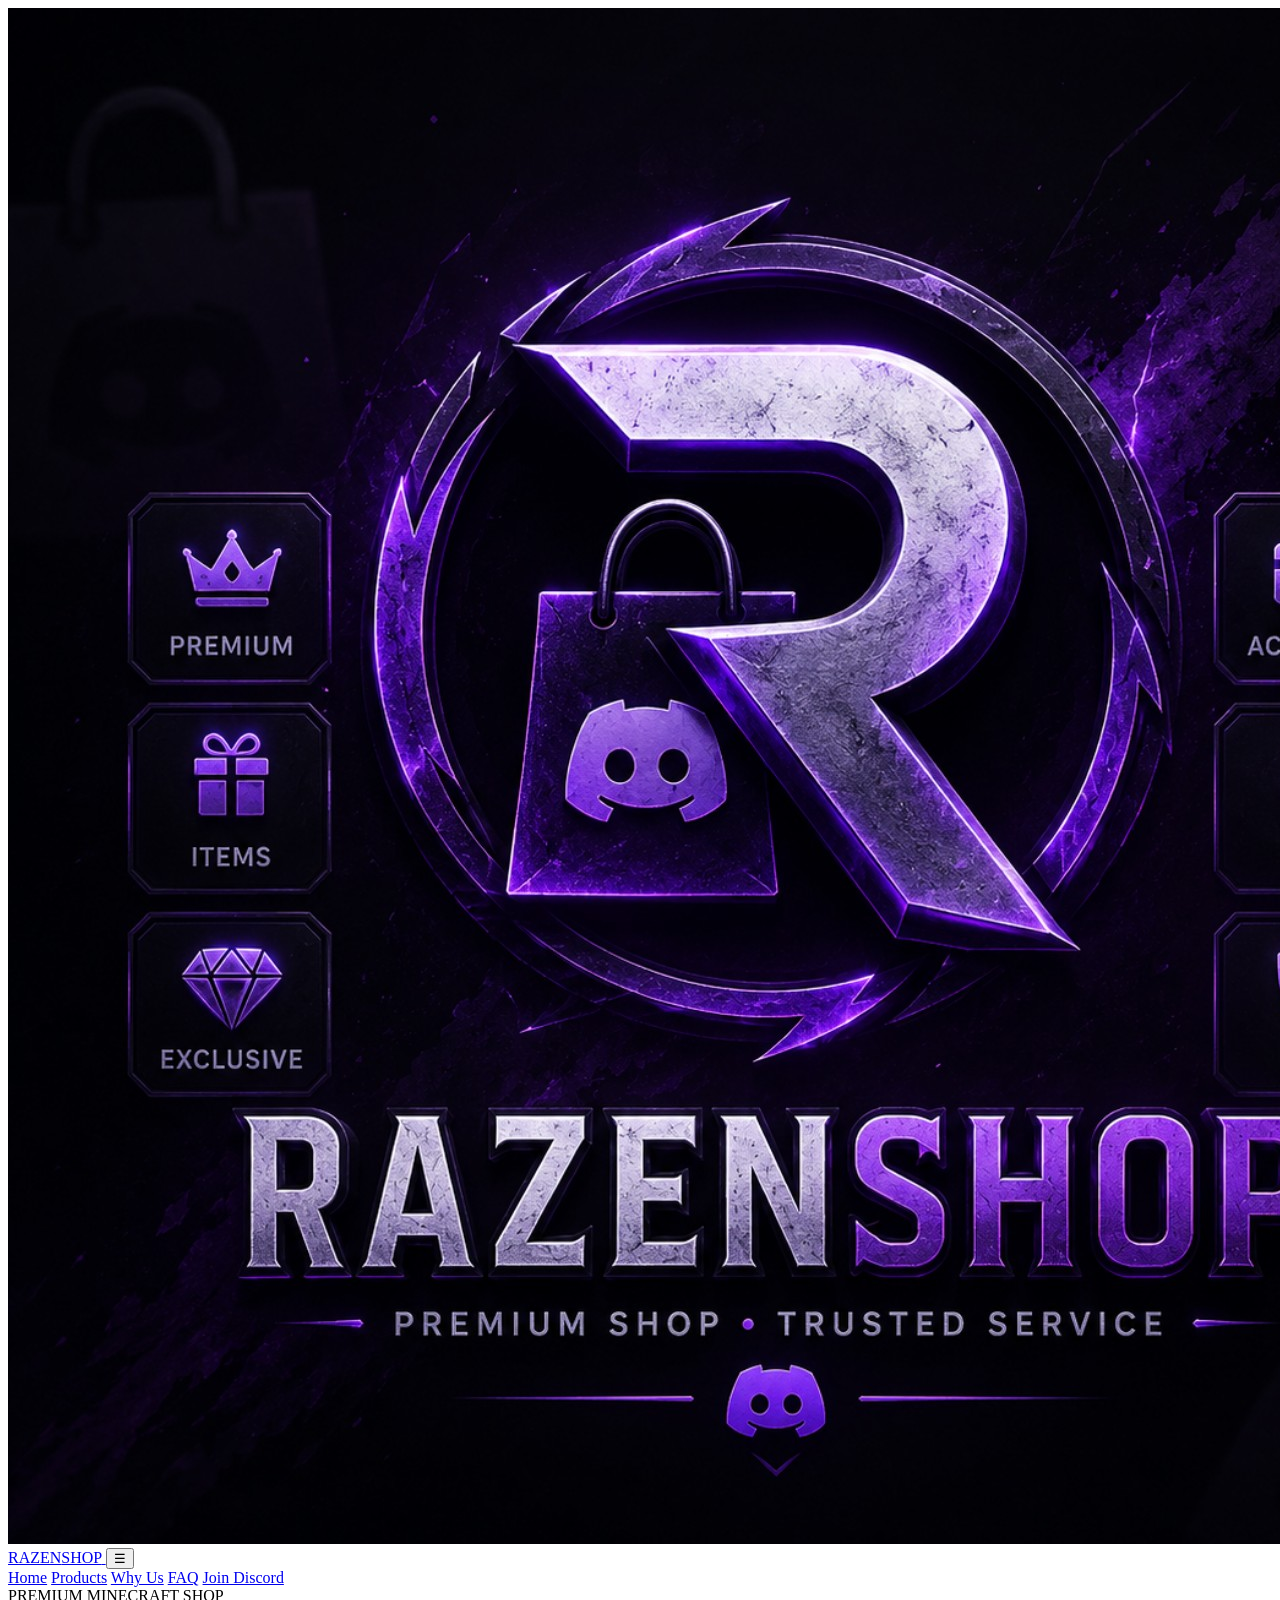
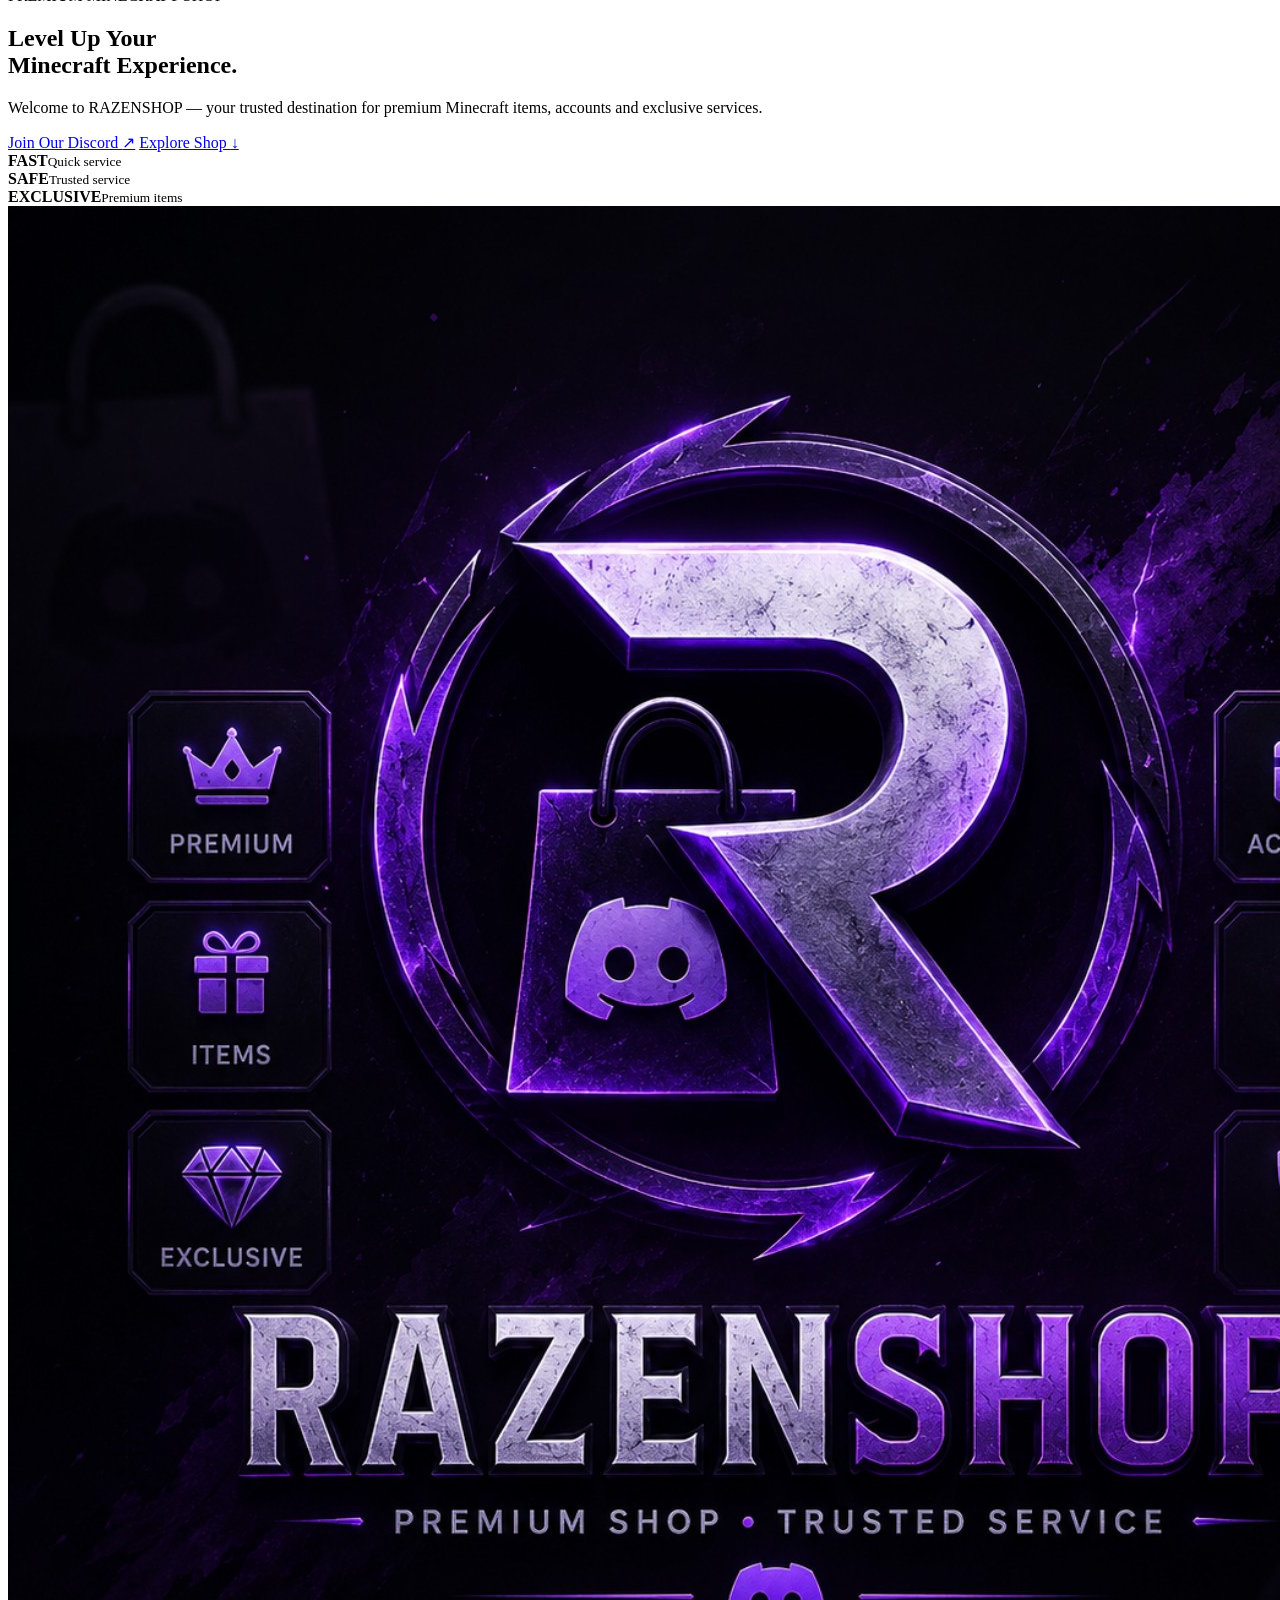
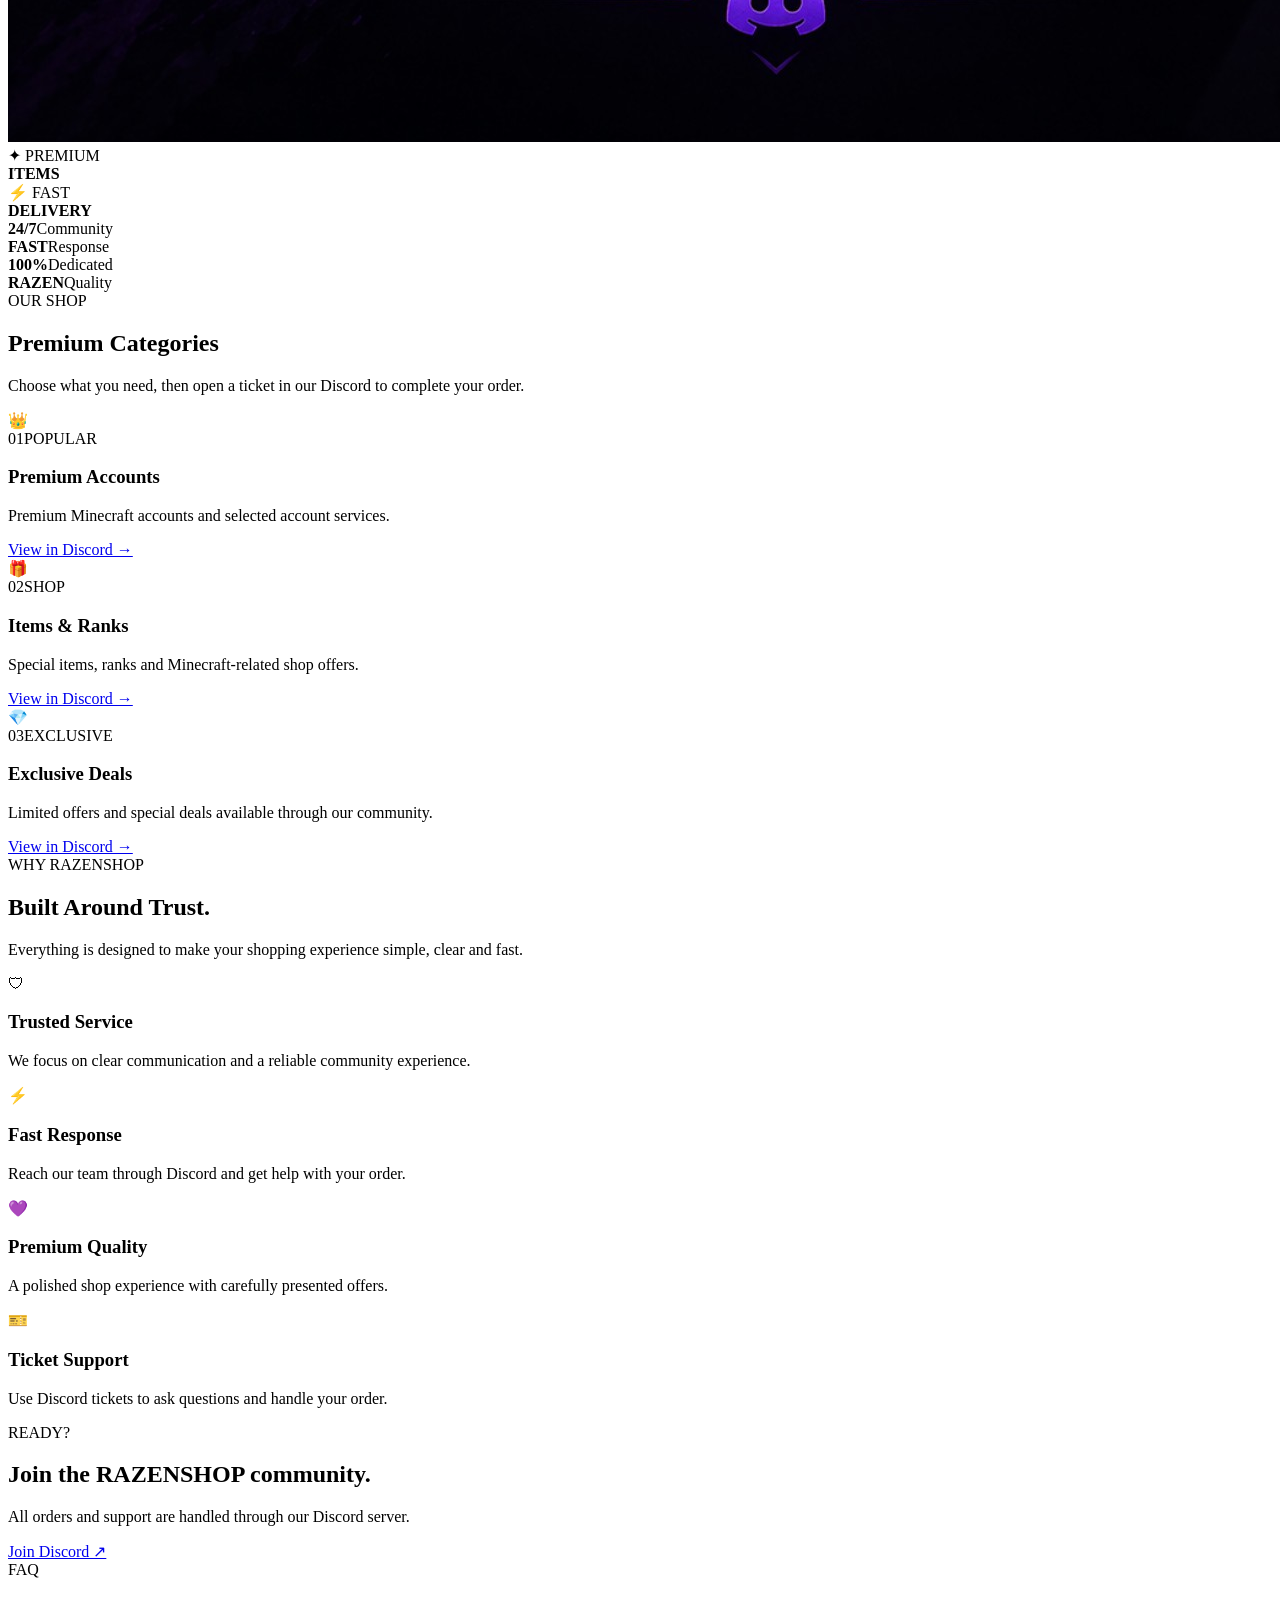
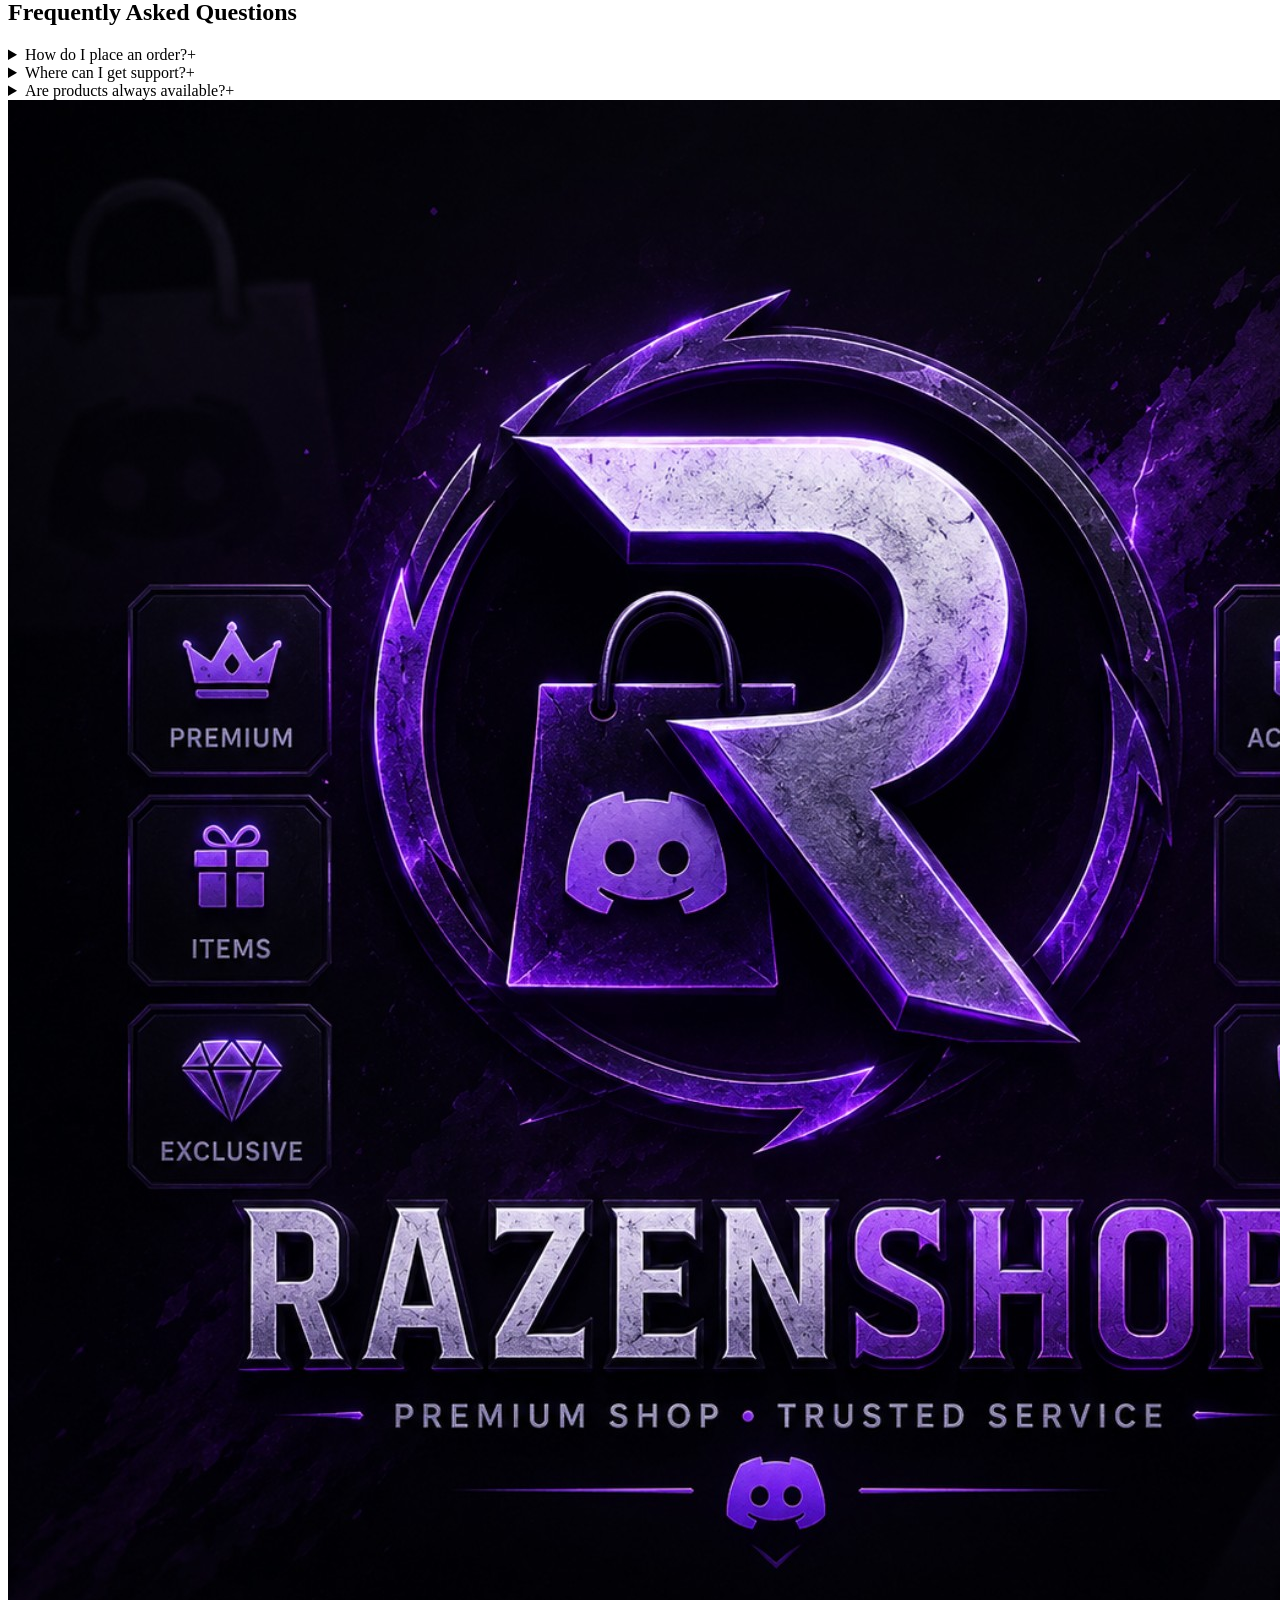
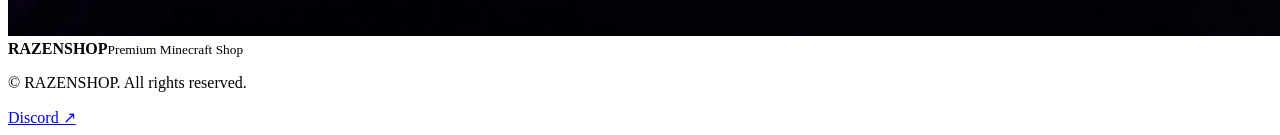
==== index.html @ 315fb478 "Add files via upload" ====
<!DOCTYPE html>
<html lang="en">
<head>
  <meta charset="UTF-8">
  <meta name="viewport" content="width=device-width, initial-scale=1.0">
  <meta name="theme-color" content="#7c3aed">
  <meta name="description" content="RAZENSHOP - Premium Minecraft shop. Trusted service, fast delivery and exclusive items.">
  <title>RAZENSHOP | Premium Minecraft Shop</title>
  <link rel="preconnect" href="https://fonts.googleapis.com">
  <link rel="preconnect" href="https://fonts.gstatic.com" crossorigin>
  <link href="https://fonts.googleapis.com/css2?family=Inter:wght@400;500;600;700;800;900&display=swap" rel="stylesheet">
  <link rel="stylesheet" href="style.css">
</head>
<body>
  <div class="background-grid"></div>
  <div class="glow glow-one"></div>
  <div class="glow glow-two"></div>

  <header class="navbar">
    <a class="brand" href="#home">
      <img src="logo.png" alt="RAZENSHOP Logo">
      <span>RAZEN<span>SHOP</span></span>
    </a>

    <button class="menu-toggle" id="menuToggle" aria-label="Open menu">☰</button>

    <nav id="navLinks">
      <a href="#home">Home</a>
      <a href="#products">Products</a>
      <a href="#features">Why Us</a>
      <a href="#faq">FAQ</a>
      <a class="nav-discord" href="https://discord.gg/YhkXRYWS8U" target="_blank" rel="noopener">Join Discord</a>
    </nav>
  </header>

  <main>
    <section id="home" class="hero">
      <div class="hero-copy">
        <div class="pill"><span class="status-dot"></span> PREMIUM MINECRAFT SHOP</div>
        <h1>Level Up Your<br><span>Minecraft</span> Experience.</h1>
        <p>Welcome to RAZENSHOP — your trusted destination for premium Minecraft items, accounts and exclusive services.</p>

        <div class="hero-buttons">
          <a class="btn primary" href="https://discord.gg/YhkXRYWS8U" target="_blank" rel="noopener">Join Our Discord <span>↗</span></a>
          <a class="btn secondary" href="#products">Explore Shop <span>↓</span></a>
        </div>

        <div class="trust-row">
          <div><strong>FAST</strong><small>Quick service</small></div>
          <div><strong>SAFE</strong><small>Trusted service</small></div>
          <div><strong>EXCLUSIVE</strong><small>Premium items</small></div>
        </div>
      </div>

      <div class="hero-art">
        <div class="orbital orbital-a"></div>
        <div class="orbital orbital-b"></div>
        <div class="logo-card">
          <div class="card-shine"></div>
          <img src="logo.png" alt="RAZENSHOP">
        </div>
        <div class="floating-card card-left">✦ <span>PREMIUM<br><b>ITEMS</b></span></div>
        <div class="floating-card card-right">⚡ <span>FAST<br><b>DELIVERY</b></span></div>
      </div>
    </section>

    <section class="stats">
      <div><b>24/7</b><span>Community</span></div>
      <div><b>FAST</b><span>Response</span></div>
      <div><b>100%</b><span>Dedicated</span></div>
      <div><b>RAZEN</b><span>Quality</span></div>
    </section>

    <section id="products" class="section">
      <div class="section-heading">
        <div>
          <span class="eyebrow">OUR SHOP</span>
          <h2>Premium <span>Categories</span></h2>
        </div>
        <p>Choose what you need, then open a ticket in our Discord to complete your order.</p>
      </div>

      <div class="products-grid">
        <article class="product-card featured">
          <div class="product-icon">👑</div>
          <div class="product-top"><span>01</span><span class="tag">POPULAR</span></div>
          <h3>Premium Accounts</h3>
          <p>Premium Minecraft accounts and selected account services.</p>
          <a href="https://discord.gg/YhkXRYWS8U" target="_blank" rel="noopener">View in Discord →</a>
        </article>

        <article class="product-card">
          <div class="product-icon">🎁</div>
          <div class="product-top"><span>02</span><span class="tag">SHOP</span></div>
          <h3>Items & Ranks</h3>
          <p>Special items, ranks and Minecraft-related shop offers.</p>
          <a href="https://discord.gg/YhkXRYWS8U" target="_blank" rel="noopener">View in Discord →</a>
        </article>

        <article class="product-card">
          <div class="product-icon">💎</div>
          <div class="product-top"><span>03</span><span class="tag">EXCLUSIVE</span></div>
          <h3>Exclusive Deals</h3>
          <p>Limited offers and special deals available through our community.</p>
          <a href="https://discord.gg/YhkXRYWS8U" target="_blank" rel="noopener">View in Discord →</a>
        </article>
      </div>
    </section>

    <section id="features" class="section why">
      <div class="center-heading">
        <span class="eyebrow">WHY RAZENSHOP</span>
        <h2>Built Around <span>Trust.</span></h2>
        <p>Everything is designed to make your shopping experience simple, clear and fast.</p>
      </div>

      <div class="features-grid">
        <div class="feature"><div class="feature-icon">🛡</div><h3>Trusted Service</h3><p>We focus on clear communication and a reliable community experience.</p></div>
        <div class="feature"><div class="feature-icon">⚡</div><h3>Fast Response</h3><p>Reach our team through Discord and get help with your order.</p></div>
        <div class="feature"><div class="feature-icon">💜</div><h3>Premium Quality</h3><p>A polished shop experience with carefully presented offers.</p></div>
        <div class="feature"><div class="feature-icon">🎫</div><h3>Ticket Support</h3><p>Use Discord tickets to ask questions and handle your order.</p></div>
      </div>
    </section>

    <section class="discord-banner">
      <div>
        <span class="eyebrow">READY?</span>
        <h2>Join the RAZENSHOP community.</h2>
        <p>All orders and support are handled through our Discord server.</p>
      </div>
      <a class="btn primary" href="https://discord.gg/YhkXRYWS8U" target="_blank" rel="noopener">Join Discord ↗</a>
    </section>

    <section id="faq" class="section faq">
      <div class="center-heading">
        <span class="eyebrow">FAQ</span>
        <h2>Frequently Asked <span>Questions</span></h2>
      </div>
      <div class="faq-list">
        <details>
          <summary>How do I place an order?<span>+</span></summary>
          <p>Join the Discord server and open the appropriate ticket or contact the shop team for the available offers.</p>
        </details>
        <details>
          <summary>Where can I get support?<span>+</span></summary>
          <p>Our Discord community is the main place for questions, support and order communication.</p>
        </details>
        <details>
          <summary>Are products always available?<span>+</span></summary>
          <p>Availability can change. Check the latest shop information inside Discord before ordering.</p>
        </details>
      </div>
    </section>
  </main>

  <footer>
    <div class="footer-brand">
      <img src="logo.png" alt="RAZENSHOP">
      <div><b>RAZENSHOP</b><small>Premium Minecraft Shop</small></div>
    </div>
    <p>© <span id="year"></span> RAZENSHOP. All rights reserved.</p>
    <a href="https://discord.gg/YhkXRYWS8U" target="_blank" rel="noopener">Discord ↗</a>
  </footer>

  <script src="script.js"></script>
</body>
</html>
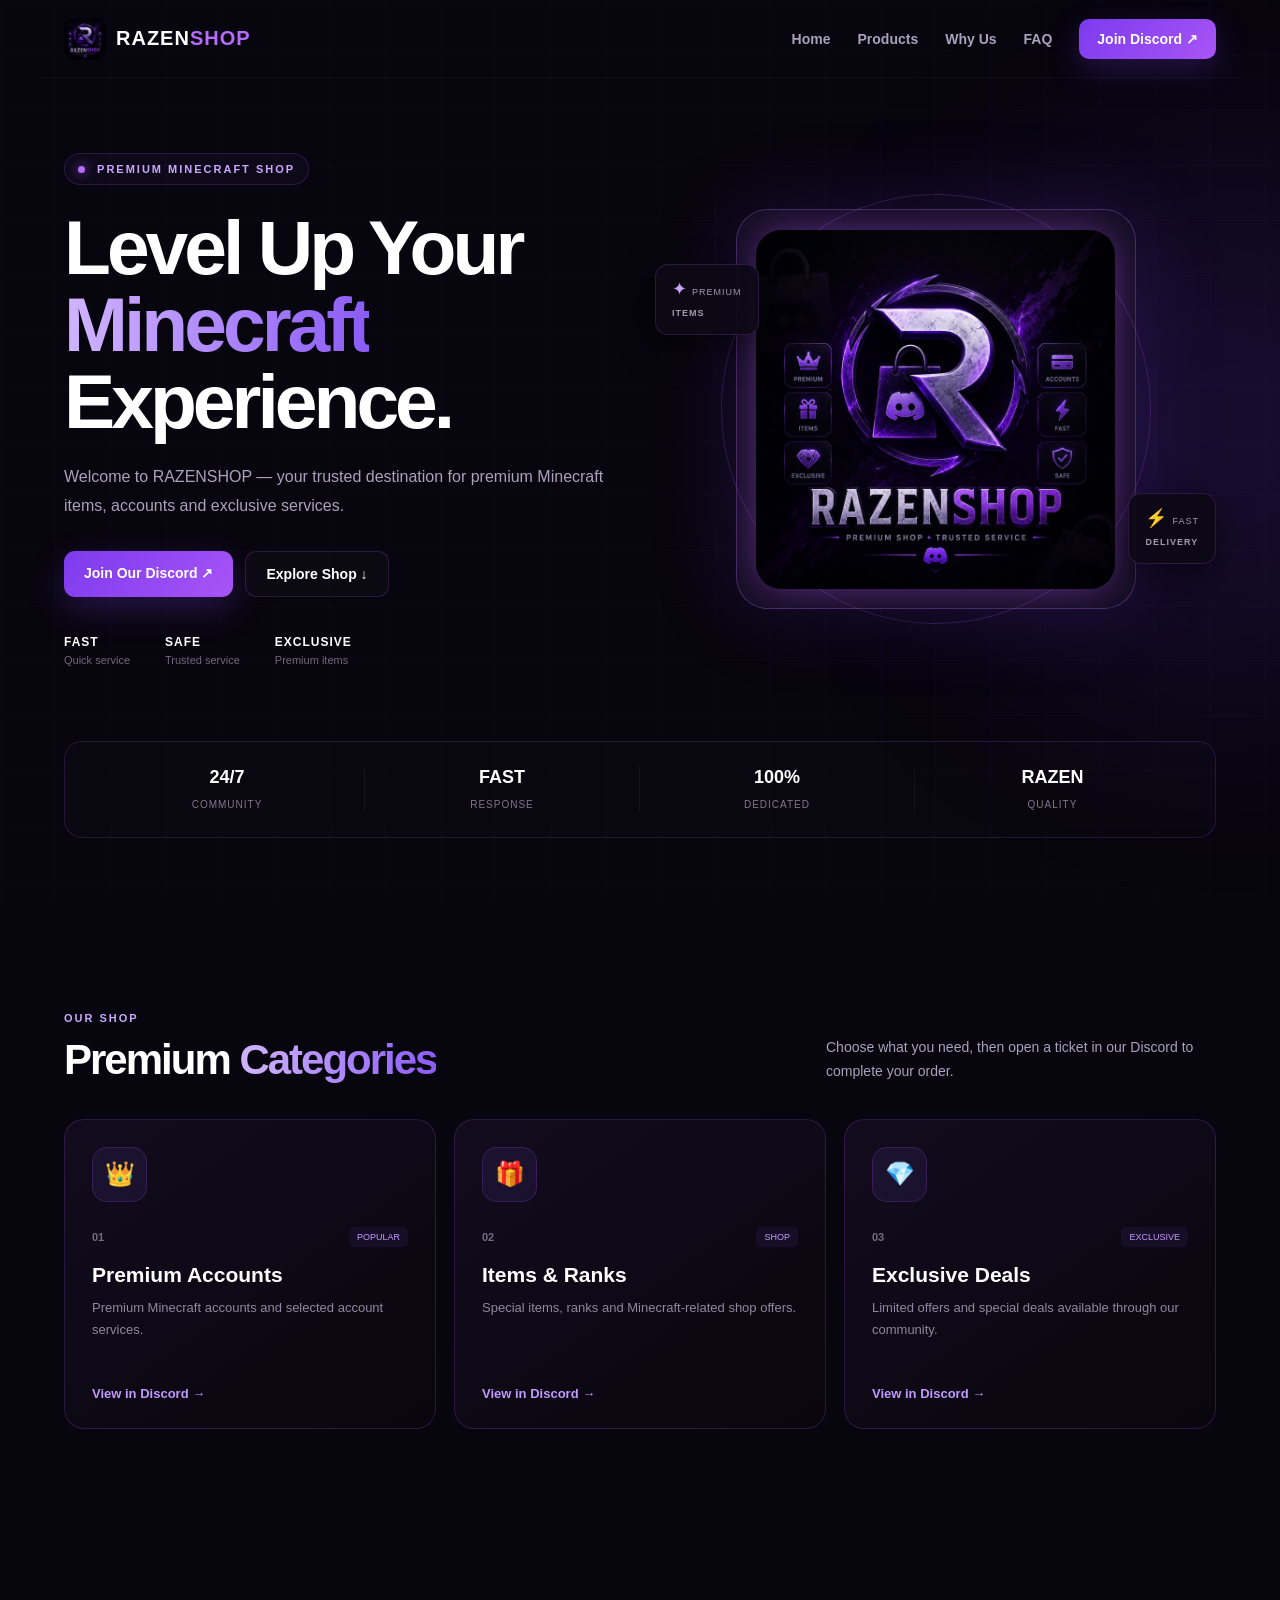
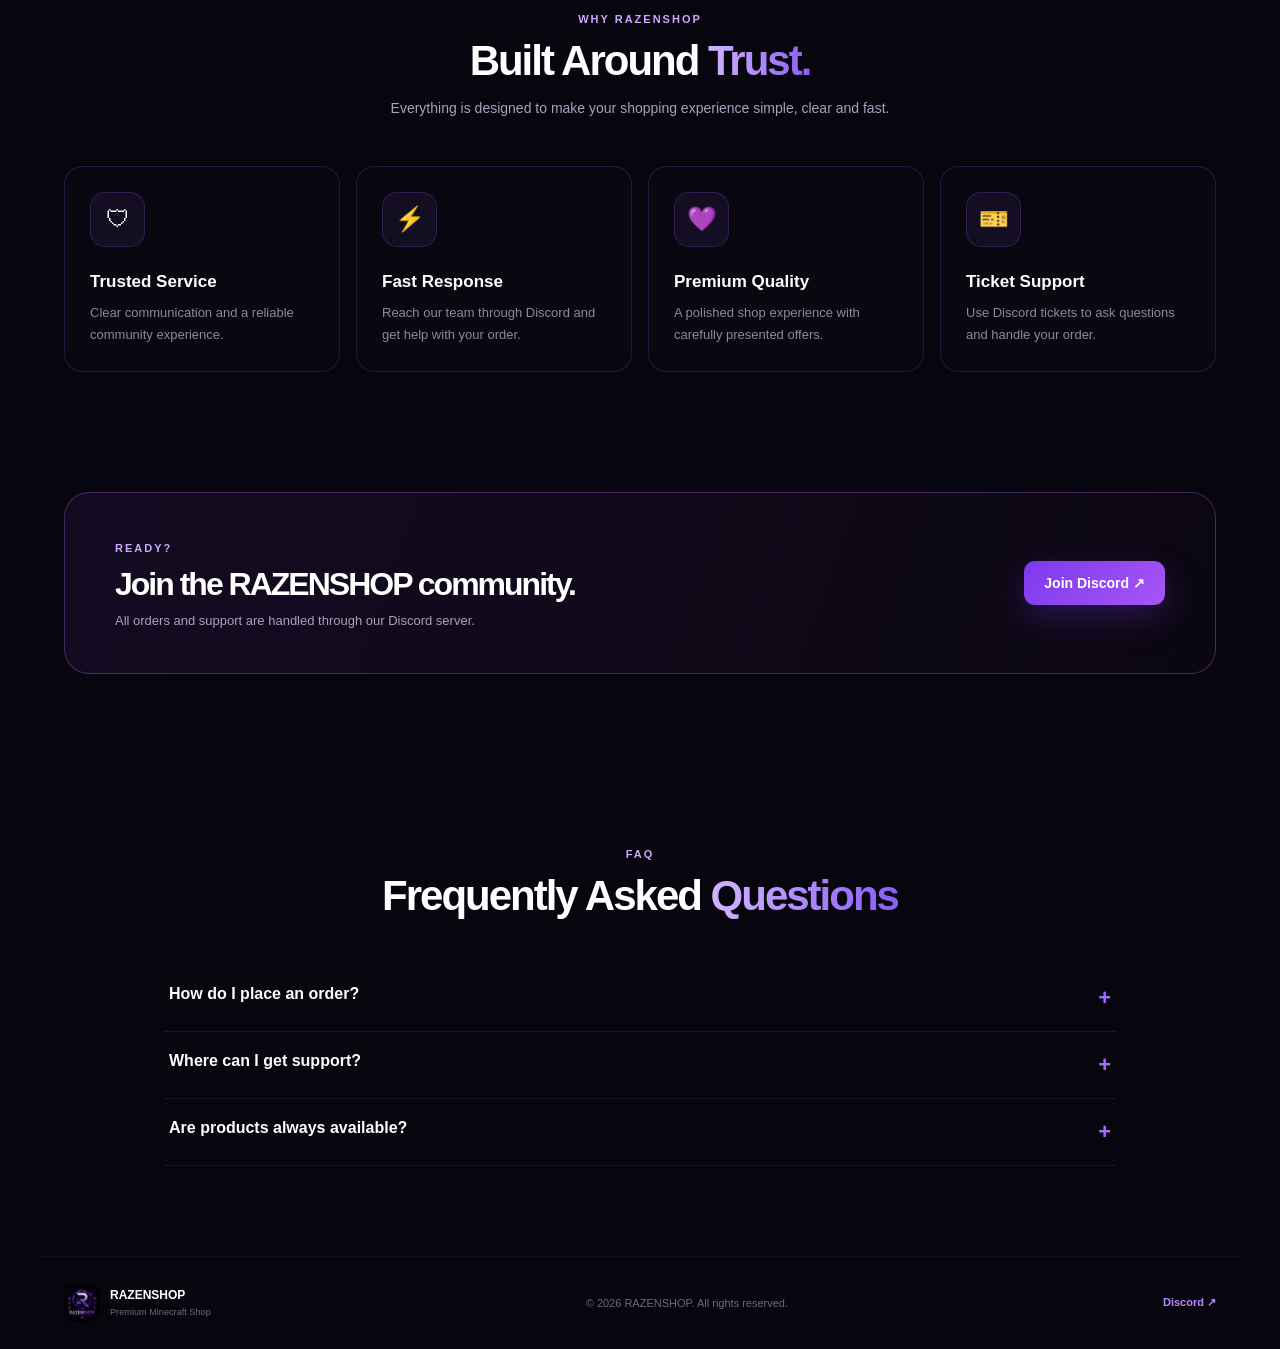
==== commit 505b8bd8: "Add files via upload" ====
--- a/index.html
+++ b/index.html
@@ -1,167 +1,288 @@
 <!DOCTYPE html>
 <html lang="en">
 <head>
-  <meta charset="UTF-8">
-  <meta name="viewport" content="width=device-width, initial-scale=1.0">
-  <meta name="theme-color" content="#7c3aed">
-  <meta name="description" content="RAZENSHOP - Premium Minecraft shop. Trusted service, fast delivery and exclusive items.">
-  <title>RAZENSHOP | Premium Minecraft Shop</title>
-  <link rel="preconnect" href="https://fonts.googleapis.com">
-  <link rel="preconnect" href="https://fonts.gstatic.com" crossorigin>
-  <link href="https://fonts.googleapis.com/css2?family=Inter:wght@400;500;600;700;800;900&display=swap" rel="stylesheet">
-  <link rel="stylesheet" href="style.css">
+<meta charset="UTF-8">
+<meta name="viewport" content="width=device-width, initial-scale=1.0">
+<meta name="theme-color" content="#8b5cf6">
+<meta name="description" content="RAZENSHOP - Premium Minecraft Shop">
+<title>RAZENSHOP | Premium Minecraft Shop</title>
+
+<style>
+*{box-sizing:border-box;margin:0;padding:0}
+html{scroll-behavior:smooth}
+body{font-family:Arial,Helvetica,sans-serif;background:#07050d;color:#fff;overflow-x:hidden}
+body:before{content:"";position:fixed;inset:0;z-index:-2;background:
+linear-gradient(rgba(139,92,246,.035) 1px,transparent 1px),
+linear-gradient(90deg,rgba(139,92,246,.035) 1px,transparent 1px);background-size:55px 55px}
+body:after{content:"";position:fixed;width:500px;height:500px;right:-200px;top:20%;border-radius:50%;background:#7c3aed;filter:blur(130px);opacity:.16;z-index:-1}
+a{text-decoration:none;color:inherit}
+.navbar{height:78px;max-width:1200px;margin:auto;padding:0 24px;display:flex;align-items:center;justify-content:space-between;border-bottom:1px solid #ffffff0a}
+.brand{display:flex;align-items:center;gap:10px;font-weight:900;font-size:20px;letter-spacing:1px}
+.brand img{width:42px;height:42px;border-radius:12px;object-fit:cover}
+.brand span span{color:#b56cff}
+nav{display:flex;gap:27px;align-items:center;color:#aaa1bd;font-size:14px;font-weight:bold}
+nav a:hover{color:white}
+.discord-btn{background:linear-gradient(135deg,#7c3aed,#a855f7);padding:12px 18px;border-radius:10px;color:white;box-shadow:0 10px 30px #7c3aed40}
+.menu{display:none;background:none;border:0;color:white;font-size:27px}
+
+.hero{max-width:1200px;min-height:650px;margin:auto;padding:75px 24px;display:grid;grid-template-columns:1fr 1fr;align-items:center;gap:30px}
+.badge,.eyebrow{display:inline-block;color:#cba8ff;font-size:11px;font-weight:bold;letter-spacing:2px}
+.badge{padding:9px 13px;border:1px solid #a855f733;background:#8b5cf60d;border-radius:50px}
+.dot{display:inline-block;width:7px;height:7px;background:#b56cff;border-radius:50%;box-shadow:0 0 12px #a855f7;margin-right:7px}
+h1{font-size:clamp(48px,6vw,78px);line-height:1;letter-spacing:-4px;margin:24px 0}
+.gradient{background:linear-gradient(90deg,#d1b5ff,#8b5cf6);-webkit-background-clip:text;color:transparent}
+.hero p{color:#aaa1bd;line-height:1.8;max-width:570px;font-size:16px}
+.buttons{display:flex;gap:12px;margin:30px 0 38px}
+.btn{padding:14px 20px;border-radius:11px;font-weight:bold;font-size:14px;display:inline-block;transition:.2s}
+.btn:hover{transform:translateY(-3px)}
+.primary{background:linear-gradient(135deg,#7c3aed,#a855f7);box-shadow:0 12px 35px #7c3aed45}
+.secondary{border:1px solid #a855f733;background:#ffffff05}
+.trust{display:flex;gap:35px}
+.trust div{display:flex;flex-direction:column;gap:5px}
+.trust b{font-size:12px;letter-spacing:1px}
+.trust small{font-size:11px;color:#71697d}
+
+.hero-art{height:490px;position:relative;display:grid;place-items:center}
+.ring{position:absolute;border:1px solid #a855f738;border-radius:50%;width:430px;height:430px;transform:rotate(-20deg)}
+.ring2{position:absolute;border:1px solid #a855f71c;border-radius:50%;width:340px;height:340px;transform:rotate(25deg)}
+.logo-card{width:min(400px,80vw);aspect-ratio:1;border-radius:32px;border:1px solid #b56cff55;background:#100a19;display:grid;place-items:center;box-shadow:0 0 90px #7c3aed30,inset 0 0 50px #8b5cf60d;overflow:hidden}
+.logo-card img{width:90%;height:90%;object-fit:cover;border-radius:25px;filter:drop-shadow(0 0 20px #a855f780)}
+.float{position:absolute;background:#0d0916eF;border:1px solid #a855f733;border-radius:13px;padding:13px 16px;color:#c7a5ff;box-shadow:0 12px 35px #0008;font-size:18px}
+.float small{font-size:9px;letter-spacing:1px;color:#a39aaa}
+.left{left:0;top:100px}.right{right:0;bottom:90px}
+
+.stats{max-width:1152px;margin:0 auto 80px;padding:25px;border:1px solid #a855f72e;background:#ffffff03;border-radius:18px;display:grid;grid-template-columns:repeat(4,1fr);text-align:center}
+.stats div{border-right:1px solid #ffffff0d}
+.stats div:last-child{border:0}
+.stats b{display:block;font-size:18px;margin-bottom:6px}
+.stats span{font-size:10px;color:#81778e;letter-spacing:1px;text-transform:uppercase}
+
+section{max-width:1200px;margin:auto;padding:90px 24px}
+.heading{display:flex;justify-content:space-between;align-items:end;gap:30px;margin-bottom:35px}
+h2{font-size:42px;letter-spacing:-2px;margin-top:10px}
+.heading p,.center p{color:#aaa1bd;font-size:14px;line-height:1.7;max-width:390px}
+.cards{display:grid;grid-template-columns:repeat(3,1fr);gap:18px}
+.card{padding:27px;border:1px solid #a855f733;background:linear-gradient(145deg,#140d20e6,#09070ed9);border-radius:20px;transition:.25s}
+.card:hover{transform:translateY(-6px);border-color:#b56cff70;box-shadow:0 20px 50px #0005}
+.icon{width:55px;height:55px;border-radius:15px;display:grid;place-items:center;background:#8b5cf616;border:1px solid #a855f733;font-size:24px;margin-bottom:25px}
+.number{font-size:11px;color:#756d80;font-weight:bold}
+.tag{float:right;color:#c59bff;background:#8b5cf615;padding:5px 8px;border-radius:5px;font-size:9px}
+.card h3{font-size:21px;margin:18px 0 10px}
+.card p{font-size:13px;color:#91879e;line-height:1.7;min-height:65px}
+.card a{display:block;margin-top:24px;color:#c19aff;font-size:13px;font-weight:bold}
+
+.center{text-align:center;max-width:620px;margin:0 auto 45px}
+.center p{max-width:none;margin-top:12px}
+.features{display:grid;grid-template-columns:repeat(4,1fr);gap:16px}
+.feature{padding:25px;border:1px solid #a855f733;background:#ffffff03;border-radius:18px}
+.feature h3{font-size:17px;margin-bottom:10px}
+.feature p{color:#91879e;font-size:13px;line-height:1.7}
+
+.banner{max-width:1152px;margin:30px auto 80px;padding:45px 50px;border-radius:25px;border:1px solid #b56cff50;background:linear-gradient(110deg,#140b22,#0b0711);display:flex;align-items:center;justify-content:space-between;gap:25px}
+.banner h2{font-size:32px;margin:10px 0}
+.banner p{color:#aaa1bd;font-size:13px}
+
+.faq{max-width:1000px}
+.faq-list details{border-bottom:1px solid #ffffff12;padding:20px 5px}
+summary{cursor:pointer;list-style:none;font-weight:bold;display:flex;justify-content:space-between}
+summary::-webkit-details-marker{display:none}
+summary span{color:#a76aff;font-size:22px}
+details p{color:#aaa1bd;font-size:13px;line-height:1.7;padding:14px 0 3px}
+
+footer{max-width:1200px;margin:auto;padding:28px 24px;border-top:1px solid #ffffff0a;display:flex;align-items:center;justify-content:space-between;color:#70687c;font-size:11px}
+.footer-brand{display:flex;align-items:center;gap:10px}
+.footer-brand img{width:36px;height:36px;border-radius:9px;object-fit:cover}
+.footer-brand b{display:block;color:white;font-size:12px;margin-bottom:3px}
+.footer-brand small{color:#70687c}
+footer>a{color:#b98aff;font-weight:bold}
+
+@media(max-width:900px){
+.hero{grid-template-columns:1fr;padding-top:55px}
+.cards{grid-template-columns:1fr 1fr}
+.features{grid-template-columns:1fr 1fr}
+}
+@media(max-width:650px){
+.navbar{height:68px}
+.menu{display:block}
+nav{display:none;position:absolute;z-index:20;top:68px;left:15px;right:15px;padding:18px;flex-direction:column;align-items:stretch;background:#100a18;border:1px solid #a855f733;border-radius:15px}
+nav.open{display:flex}
+nav a{padding:8px}
+.hero{padding-top:45px}
+h1{font-size:48px}
+.buttons{flex-direction:column}
+.btn{text-align:center}
+.trust{gap:17px}
+.hero-art{height:350px}
+.logo-card{width:285px}
+.ring{width:320px;height:320px}
+.ring2{width:250px;height:250px}
+.left{left:0;top:35px}.right{right:0;bottom:30px}
+.stats{grid-template-columns:1fr 1fr;margin:0 20px 30px;gap:20px}
+.stats div:nth-child(2){border:0}
+section{padding:70px 20px}
+h2{font-size:34px}
+.heading{flex-direction:column;align-items:flex-start}
+.cards,.features{grid-template-columns:1fr}
+.banner{margin:10px 20px 60px;padding:32px 25px;flex-direction:column;align-items:flex-start}
+.banner h2{font-size:27px}
+footer{flex-wrap:wrap;gap:18px}
+}
+</style>
 </head>
+
 <body>
-  <div class="background-grid"></div>
-  <div class="glow glow-one"></div>
-  <div class="glow glow-two"></div>
-
-  <header class="navbar">
-    <a class="brand" href="#home">
-      <img src="logo.png" alt="RAZENSHOP Logo">
-      <span>RAZEN<span>SHOP</span></span>
-    </a>
-
-    <button class="menu-toggle" id="menuToggle" aria-label="Open menu">☰</button>
-
-    <nav id="navLinks">
-      <a href="#home">Home</a>
-      <a href="#products">Products</a>
-      <a href="#features">Why Us</a>
-      <a href="#faq">FAQ</a>
-      <a class="nav-discord" href="https://discord.gg/YhkXRYWS8U" target="_blank" rel="noopener">Join Discord</a>
-    </nav>
-  </header>
-
-  <main>
-    <section id="home" class="hero">
-      <div class="hero-copy">
-        <div class="pill"><span class="status-dot"></span> PREMIUM MINECRAFT SHOP</div>
-        <h1>Level Up Your<br><span>Minecraft</span> Experience.</h1>
-        <p>Welcome to RAZENSHOP — your trusted destination for premium Minecraft items, accounts and exclusive services.</p>
-
-        <div class="hero-buttons">
-          <a class="btn primary" href="https://discord.gg/YhkXRYWS8U" target="_blank" rel="noopener">Join Our Discord <span>↗</span></a>
-          <a class="btn secondary" href="#products">Explore Shop <span>↓</span></a>
-        </div>
-
-        <div class="trust-row">
-          <div><strong>FAST</strong><small>Quick service</small></div>
-          <div><strong>SAFE</strong><small>Trusted service</small></div>
-          <div><strong>EXCLUSIVE</strong><small>Premium items</small></div>
-        </div>
-      </div>
-
-      <div class="hero-art">
-        <div class="orbital orbital-a"></div>
-        <div class="orbital orbital-b"></div>
-        <div class="logo-card">
-          <div class="card-shine"></div>
-          <img src="logo.png" alt="RAZENSHOP">
-        </div>
-        <div class="floating-card card-left">✦ <span>PREMIUM<br><b>ITEMS</b></span></div>
-        <div class="floating-card card-right">⚡ <span>FAST<br><b>DELIVERY</b></span></div>
-      </div>
-    </section>
-
-    <section class="stats">
-      <div><b>24/7</b><span>Community</span></div>
-      <div><b>FAST</b><span>Response</span></div>
-      <div><b>100%</b><span>Dedicated</span></div>
-      <div><b>RAZEN</b><span>Quality</span></div>
-    </section>
-
-    <section id="products" class="section">
-      <div class="section-heading">
-        <div>
-          <span class="eyebrow">OUR SHOP</span>
-          <h2>Premium <span>Categories</span></h2>
-        </div>
-        <p>Choose what you need, then open a ticket in our Discord to complete your order.</p>
-      </div>
-
-      <div class="products-grid">
-        <article class="product-card featured">
-          <div class="product-icon">👑</div>
-          <div class="product-top"><span>01</span><span class="tag">POPULAR</span></div>
-          <h3>Premium Accounts</h3>
-          <p>Premium Minecraft accounts and selected account services.</p>
-          <a href="https://discord.gg/YhkXRYWS8U" target="_blank" rel="noopener">View in Discord →</a>
-        </article>
-
-        <article class="product-card">
-          <div class="product-icon">🎁</div>
-          <div class="product-top"><span>02</span><span class="tag">SHOP</span></div>
-          <h3>Items & Ranks</h3>
-          <p>Special items, ranks and Minecraft-related shop offers.</p>
-          <a href="https://discord.gg/YhkXRYWS8U" target="_blank" rel="noopener">View in Discord →</a>
-        </article>
-
-        <article class="product-card">
-          <div class="product-icon">💎</div>
-          <div class="product-top"><span>03</span><span class="tag">EXCLUSIVE</span></div>
-          <h3>Exclusive Deals</h3>
-          <p>Limited offers and special deals available through our community.</p>
-          <a href="https://discord.gg/YhkXRYWS8U" target="_blank" rel="noopener">View in Discord →</a>
-        </article>
-      </div>
-    </section>
-
-    <section id="features" class="section why">
-      <div class="center-heading">
-        <span class="eyebrow">WHY RAZENSHOP</span>
-        <h2>Built Around <span>Trust.</span></h2>
-        <p>Everything is designed to make your shopping experience simple, clear and fast.</p>
-      </div>
-
-      <div class="features-grid">
-        <div class="feature"><div class="feature-icon">🛡</div><h3>Trusted Service</h3><p>We focus on clear communication and a reliable community experience.</p></div>
-        <div class="feature"><div class="feature-icon">⚡</div><h3>Fast Response</h3><p>Reach our team through Discord and get help with your order.</p></div>
-        <div class="feature"><div class="feature-icon">💜</div><h3>Premium Quality</h3><p>A polished shop experience with carefully presented offers.</p></div>
-        <div class="feature"><div class="feature-icon">🎫</div><h3>Ticket Support</h3><p>Use Discord tickets to ask questions and handle your order.</p></div>
-      </div>
-    </section>
-
-    <section class="discord-banner">
-      <div>
-        <span class="eyebrow">READY?</span>
-        <h2>Join the RAZENSHOP community.</h2>
-        <p>All orders and support are handled through our Discord server.</p>
-      </div>
-      <a class="btn primary" href="https://discord.gg/YhkXRYWS8U" target="_blank" rel="noopener">Join Discord ↗</a>
-    </section>
-
-    <section id="faq" class="section faq">
-      <div class="center-heading">
-        <span class="eyebrow">FAQ</span>
-        <h2>Frequently Asked <span>Questions</span></h2>
-      </div>
-      <div class="faq-list">
-        <details>
-          <summary>How do I place an order?<span>+</span></summary>
-          <p>Join the Discord server and open the appropriate ticket or contact the shop team for the available offers.</p>
-        </details>
-        <details>
-          <summary>Where can I get support?<span>+</span></summary>
-          <p>Our Discord community is the main place for questions, support and order communication.</p>
-        </details>
-        <details>
-          <summary>Are products always available?<span>+</span></summary>
-          <p>Availability can change. Check the latest shop information inside Discord before ordering.</p>
-        </details>
-      </div>
-    </section>
-  </main>
-
-  <footer>
-    <div class="footer-brand">
-      <img src="logo.png" alt="RAZENSHOP">
-      <div><b>RAZENSHOP</b><small>Premium Minecraft Shop</small></div>
+
+<header class="navbar">
+  <a href="#home" class="brand">
+    <img src="[data-uri]